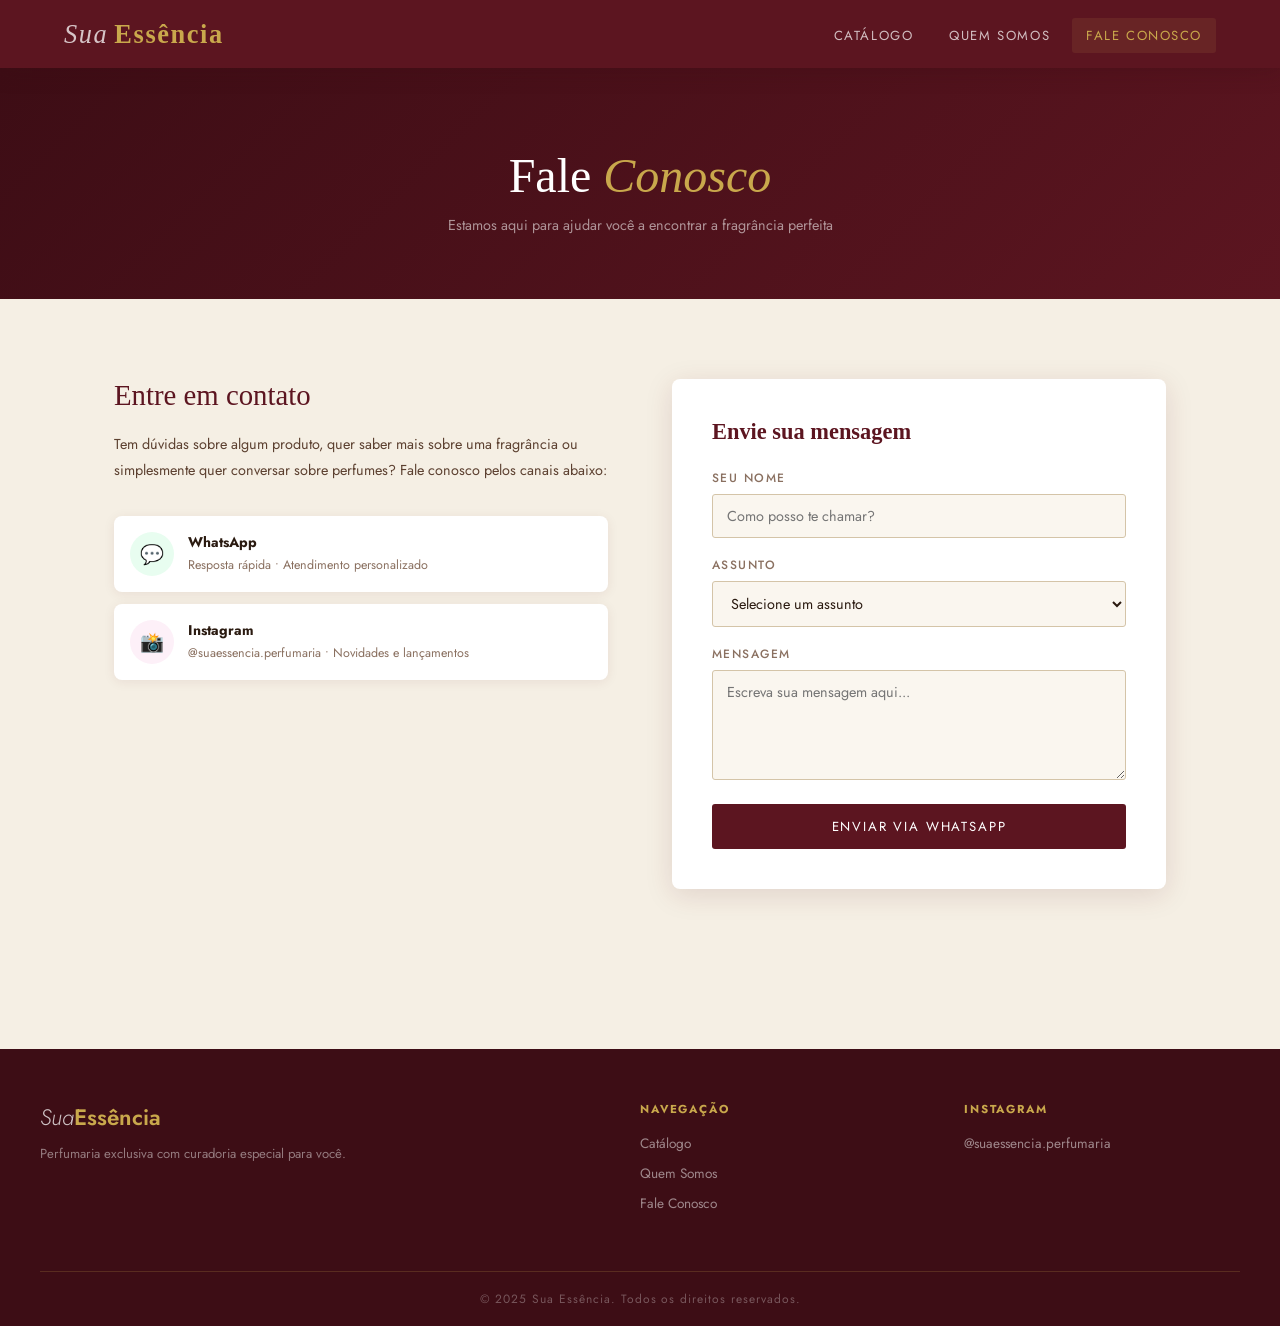
==== frontend/pages/contato.html @ 35467902 "Projeto Sua Essência - versão final" ====
<!DOCTYPE html>
<html lang="pt-br">
<head>
  <meta charset="UTF-8">
  <meta name="viewport" content="width=device-width, initial-scale=1.0">
  <title>Fale Conosco — Sua Essência</title>
  <link href="https://fonts.googleapis.com/css2?family=Cormorant+Garamond:ital,wght@0,300;0,400;0,600;1,300;1,400&family=Jost:wght@300;400;500;600&display=swap" rel="stylesheet">
  <link rel="stylesheet" href="../css/global.css">
  <style>
    .page-hero { background: linear-gradient(135deg, var(--vinho-dark), var(--vinho)); padding: 80px 24px 64px; text-align: center; }
    .page-hero h1 { font-family: var(--font-display); font-size: clamp(2rem, 4vw, 3rem); font-weight: 300; color: var(--branco); }
    .page-hero h1 em { color: var(--dourado); font-style: italic; }
    .page-hero p { color: rgba(255,255,255,.55); margin-top: 12px; font-size: .9rem; }

    .contato-section { padding: 80px 24px; max-width: 1100px; margin: 0 auto; }
    .contato-grid { display: grid; grid-template-columns: 1fr 1fr; gap: 64px; align-items: start; }

    /* Info */
    .contato-info h2 { font-family: var(--font-display); font-size: 1.8rem; font-weight: 400; color: var(--vinho); margin-bottom: 20px; }
    .contato-info p { font-size: .9rem; color: var(--texto-md); line-height: 1.8; margin-bottom: 32px; }
    .canal {
      display: flex; align-items: center; gap: 14px;
      padding: 16px; background: var(--branco);
      border-radius: var(--radius-lg); margin-bottom: 12px;
      box-shadow: var(--shadow-sm); text-decoration: none;
      transition: var(--trans); color: var(--texto);
    }
    .canal:hover { transform: translateX(4px); box-shadow: var(--shadow-md); }
    .canal-icon {
      width: 44px; height: 44px; border-radius: 50%;
      display: flex; align-items: center; justify-content: center;
      font-size: 1.2rem; flex-shrink: 0;
    }
    .canal-icon.whats { background: #e8fdf0; }
    .canal-icon.insta { background: #fdf0f8; }
    .canal-text strong { display: block; font-size: .88rem; color: var(--texto); }
    .canal-text span { font-size: .78rem; color: var(--texto-lt); }

    /* Formulário */
    .contato-form-card {
      background: var(--branco);
      border-radius: var(--radius-lg);
      padding: 40px; box-shadow: var(--shadow-md);
    }
    .contato-form-card h3 { font-family: var(--font-display); font-size: 1.4rem; color: var(--vinho); margin-bottom: 24px; }
    .form-group { margin-bottom: 18px; }
    .form-group label {
      display: block; font-size: .75rem; letter-spacing: .12em;
      text-transform: uppercase; color: var(--texto-lt);
      margin-bottom: 7px; font-weight: 500;
    }
    .form-group input, .form-group textarea, .form-group select {
      width: 100%; padding: 11px 14px;
      border: 1.5px solid var(--bege-dark);
      border-radius: var(--radius); background: var(--areia-lt);
      font-family: var(--font-body); font-size: .9rem;
      color: var(--texto); outline: none; transition: var(--trans);
    }
    .form-group input:focus, .form-group textarea:focus, .form-group select:focus {
      border-color: var(--dourado); background: var(--branco);
      box-shadow: 0 0 0 3px rgba(201,168,76,.1);
    }
    .form-group textarea { resize: vertical; min-height: 110px; }
    .btn-enviar {
      width: 100%; padding: 13px;
      background: var(--vinho); color: var(--branco);
      border: none; border-radius: var(--radius);
      font-family: var(--font-body); font-size: .82rem;
      letter-spacing: .14em; text-transform: uppercase;
      cursor: pointer; transition: var(--trans);
    }
    .btn-enviar:hover { background: var(--vinho-lt); }
    .form-success {
      display: none; text-align: center; padding: 20px;
      color: #27ae60; font-size: .9rem;
    }

    @media(max-width:768px){ .contato-grid { grid-template-columns: 1fr; gap: 40px; } }
  </style>
</head>
<body>
  <nav class="navbar">
    <div class="nav-inner">
      <a href="../index.html" class="logo">
        <span class="logo-sua">Sua</span><span class="logo-essencia">Essência</span>
      </a>
      <button class="nav-toggle" id="navToggle"><span></span><span></span><span></span></button>
      <ul class="nav-links" id="navLinks">
        <li><a href="../index.html">Catálogo</a></li>
        <li><a href="quem-somos.html">Quem Somos</a></li>
        <li><a href="contato.html" class="active">Fale Conosco</a></li>
      </ul>
    </div>
  </nav>

  <div class="page-hero">
    <h1>Fale <em>Conosco</em></h1>
    <p>Estamos aqui para ajudar você a encontrar a fragrância perfeita</p>
  </div>

  <section class="contato-section">
    <div class="contato-grid">
      <div class="contato-info">
        <h2>Entre em contato</h2>
        <p>Tem dúvidas sobre algum produto, quer saber mais sobre uma fragrância ou simplesmente quer conversar sobre perfumes? Fale conosco pelos canais abaixo:</p>

        <a class="canal" href="https://wa.me/5516999999999" target="_blank">
          <div class="canal-icon whats">💬</div>
          <div class="canal-text">
            <strong>WhatsApp</strong>
            <span>Resposta rápida • Atendimento personalizado</span>
          </div>
        </a>
        <a class="canal" href="https://www.instagram.com/suaessencia.perfumaria" target="_blank">
          <div class="canal-icon insta">📸</div>
          <div class="canal-text">
            <strong>Instagram</strong>
            <span>@suaessencia.perfumaria • Novidades e lançamentos</span>
          </div>
        </a>
      </div>

      <div class="contato-form-card">
        <h3>Envie sua mensagem</h3>
        <form id="contatoForm">
          <div class="form-group">
            <label>Seu nome</label>
            <input type="text" placeholder="Como posso te chamar?" required>
          </div>
          <div class="form-group">
            <label>Assunto</label>
            <select>
              <option value="">Selecione um assunto</option>
              <option>Dúvida sobre produto</option>
              <option>Informações sobre entrega</option>
              <option>Sugestão</option>
              <option>Outro</option>
            </select>
          </div>
          <div class="form-group">
            <label>Mensagem</label>
            <textarea placeholder="Escreva sua mensagem aqui..." required></textarea>
          </div>
          <button type="submit" class="btn-enviar">Enviar via WhatsApp</button>
        </form>
        <div class="form-success" id="formSuccess">✅ Mensagem preparada! Abrindo WhatsApp...</div>
      </div>
    </div>
  </section>

  <footer class="footer">
    <div class="footer-inner">
      <div class="footer-logo">
        <span class="logo-sua">Sua</span><span class="logo-essencia">Essência</span>
        <p>Perfumaria exclusiva com curadoria especial para você.</p>
      </div>
      <div class="footer-links">
        <h4>Navegação</h4>
        <a href="../index.html">Catálogo</a>
        <a href="quem-somos.html">Quem Somos</a>
        <a href="contato.html">Fale Conosco</a>
      </div>
      <div class="footer-social">
        <h4>Instagram</h4>
        <a href="https://www.instagram.com/suaessencia.perfumaria" target="_blank">@suaessencia.perfumaria</a>
      </div>
    </div>
    <div class="footer-bottom"><p>© 2025 Sua Essência. Todos os direitos reservados.</p></div>
  </footer>

  <script src="../js/nav.js"></script>
  <script>
    document.getElementById('contatoForm').addEventListener('submit', function(e) {
      e.preventDefault();
      const nome = this.querySelector('input[type=text]').value;
      const assunto = this.querySelector('select').value;
      const msg = this.querySelector('textarea').value;
      const texto = `Olá! Meu nome é *${nome}*.\n*Assunto:* ${assunto || 'Contato geral'}\n\n${msg}`;
      document.getElementById('formSuccess').style.display = 'block';
      setTimeout(() => window.open(`https://wa.me/5516999999999?text=${encodeURIComponent(texto)}`, '_blank'), 800);
    });
  </script>
</body>
</html>
---- frontend/css/global.css ----
/* =============================================
   GLOBAL.CSS — Sua Essência Design System
   Paleta: Vinho, Dourado, Areia, Bege, Bronze
   ============================================= */

:root {
  /* Cores principais */
  --vinho:       #5c1520;
  --vinho-lt:    #7a2030;
  --vinho-dark:  #3d0d15;
  --dourado:     #c9a84c;
  --dourado-lt:  #dbbf6e;
  --dourado-pale:#f0e4c0;
  --bronze:      #9a6b3a;
  --areia:       #f5efe4;
  --areia-lt:    #faf6ef;
  --bege:        #e8dcc8;
  --bege-dark:   #d4c4a8;
  --texto:       #2a1a10;
  --texto-md:    #5c4030;
  --texto-lt:    #8a7060;
  --branco:      #ffffff;

  /* Tipografia */
  --font-display: 'Playfair Display', serif;
  --font-body:    'Jost', sans-serif;

  /* Espaçamentos */
  --nav-h: 68px;
  --radius: 3px;
  --radius-lg: 8px;

  /* Sombras */
  --shadow-sm: 0 2px 12px rgba(92,21,32,.08);
  --shadow-md: 0 6px 28px rgba(92,21,32,.13);
  --shadow-lg: 0 16px 48px rgba(92,21,32,.18);

  /* Transições */
  --trans: all .28s cubic-bezier(.4,0,.2,1);
}

*, *::before, *::after { box-sizing: border-box; margin: 0; padding: 0; }

html { scroll-behavior: smooth; }

body {
  font-family: var(--font-body);
  background: var(--areia);
  color: var(--texto);
  min-height: 100vh;
  -webkit-font-smoothing: antialiased;
}

/* ── NAVBAR ── */
.navbar {
  position: sticky; top: 0; z-index: 200;
  height: var(--nav-h);
  background: var(--vinho);
  box-shadow: 0 2px 20px rgba(61,13,21,.35);
}
.nav-inner {
  max-width: 1200px; margin: 0 auto;
  height: 100%; padding: 0 24px;
  display: flex; align-items: center; justify-content: space-between;
}
.logo {
  text-decoration: none;
  font-family: var(--font-display);
  font-size: 1.65rem; letter-spacing: .06em;
  display: flex; gap: 6px; align-items: baseline;
}
.logo-sua       { color: rgba(255,255,255,.75); font-weight: 300; font-style: italic; }
.logo-essencia  { color: var(--dourado); font-weight: 600; }


.nav-links {
  list-style: none;
  display: flex; gap: 8px; align-items: center;
}
.nav-links a {
  text-decoration: none;
  color: rgba(255,255,255,.72);
  font-size: .82rem; letter-spacing: .12em;
  text-transform: uppercase; font-weight: 400;
  padding: 8px 14px; border-radius: var(--radius);
  transition: var(--trans);
}
.nav-links a:hover, .nav-links a.active {
  color: var(--dourado);
  background: rgba(201,168,76,.1);
}

/* Hamburger mobile */
.nav-toggle {
  display: none; flex-direction: column; gap: 5px;
  background: none; border: none; cursor: pointer; padding: 4px;
}
.nav-toggle span {
  display: block; width: 24px; height: 2px;
  background: var(--dourado); border-radius: 2px;
  transition: var(--trans);
}

/* ── FOOTER ── */
.footer {
  background: var(--vinho-dark);
  padding: 52px 24px 0;
  margin-top: 80px;
}
.footer-inner {
  max-width: 1200px; margin: 0 auto;
  display: grid; grid-template-columns: 2fr 1fr 1fr;
  gap: 48px; padding-bottom: 48px;
  border-bottom: 1px solid rgba(201,168,76,.2);
}
.footer-logo .logo-sua   { font-size: 1.4rem; }
.footer-logo .logo-essencia { font-size: 1.4rem; }
.footer-logo p {
  margin-top: 10px; font-size: .82rem;
  color: rgba(255,255,255,.45); line-height: 1.7;
}
.footer-links h4, .footer-social h4 {
  color: var(--dourado); font-size: .72rem;
  letter-spacing: .16em; text-transform: uppercase;
  margin-bottom: 16px; font-family: var(--font-body);
}
.footer-links a, .footer-social a {
  display: block; text-decoration: none;
  color: rgba(255,255,255,.5); font-size: .85rem;
  margin-bottom: 10px; transition: var(--trans);
  display: flex; align-items: center; gap: 8px;
}
.footer-links a:hover, .footer-social a:hover { color: var(--dourado-lt); }
.footer-bottom {
  max-width: 1200px; margin: 0 auto;
  padding: 18px 0; text-align: center;
  color: rgba(255,255,255,.3); font-size: .75rem;
  letter-spacing: .08em;
}

/* ── BOTÕES GLOBAIS ── */
.btn-primary {
  display: inline-flex; align-items: center; gap: 8px;
  padding: 12px 28px;
  background: var(--vinho);
  color: var(--branco);
  border: none; border-radius: var(--radius);
  font-family: var(--font-body); font-size: .82rem;
  letter-spacing: .14em; text-transform: uppercase;
  cursor: pointer; text-decoration: none;
  transition: var(--trans);
}
.btn-primary:hover { background: var(--vinho-lt); transform: translateY(-1px); box-shadow: var(--shadow-md); }

.btn-ghost {
  display: inline-flex; align-items: center; gap: 8px;
  padding: 10px 22px;
  background: transparent;
  color: var(--vinho);
  border: 1.5px solid var(--vinho);
  border-radius: var(--radius);
  font-family: var(--font-body); font-size: .82rem;
  letter-spacing: .14em; text-transform: uppercase;
  cursor: pointer; text-decoration: none;
  transition: var(--trans);
}
.btn-ghost:hover { background: var(--vinho); color: var(--branco); }

/* ── UTILITÁRIOS ── */
.container {
  max-width: 1200px; margin: 0 auto; padding: 0 24px;
}
.section-title {
  font-family: var(--font-display);
  font-size: clamp(1.6rem, 3vw, 2.2rem);
  font-weight: 400; color: var(--vinho);
  letter-spacing: .04em;
}
.section-sub {
  font-size: .8rem; letter-spacing: .16em;
  text-transform: uppercase; color: var(--texto-lt);
  margin-top: 6px;
}

/* ── RESPONSIVO NAVBAR ── */
@media (max-width: 768px) {
  .nav-toggle { display: flex; }
  .nav-links {
    display: none; flex-direction: column;
    position: absolute; top: var(--nav-h); left: 0; right: 0;
    background: var(--vinho-dark);
    padding: 16px; gap: 4px;
  }
  .nav-links.open { display: flex; }
  .nav-links a { padding: 12px 16px; }
  .footer-inner { grid-template-columns: 1fr; gap: 32px; }
}
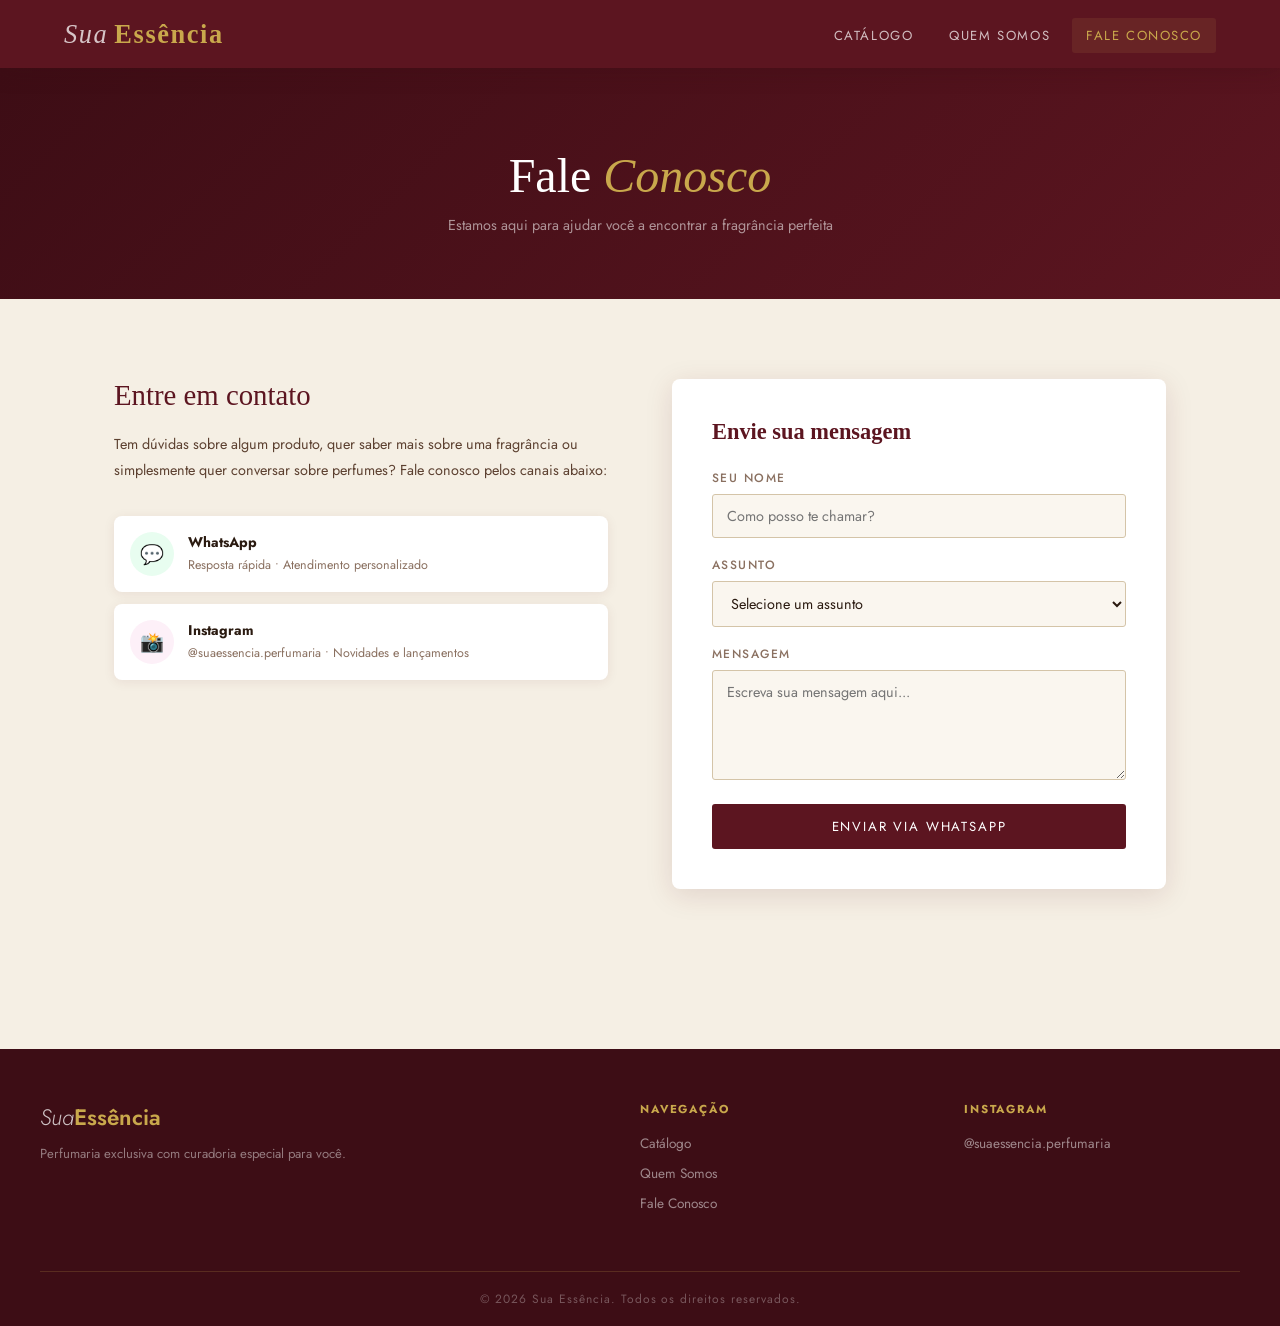
==== commit f86666fe: "Remove produtos de exemplo e corrige WhatsApp" ====
--- a/frontend/pages/contato.html
+++ b/frontend/pages/contato.html
@@ -104,7 +104,7 @@
         <h2>Entre em contato</h2>
         <p>Tem dúvidas sobre algum produto, quer saber mais sobre uma fragrância ou simplesmente quer conversar sobre perfumes? Fale conosco pelos canais abaixo:</p>
 
-        <a class="canal" href="https://wa.me/5516999999999" target="_blank">
+        <a class="canal" href="https://wa.me/5516981840032" target="_blank">
           <div class="canal-icon whats">💬</div>
           <div class="canal-text">
             <strong>WhatsApp</strong>
@@ -165,7 +165,7 @@
         <a href="https://www.instagram.com/suaessencia.perfumaria" target="_blank">@suaessencia.perfumaria</a>
       </div>
     </div>
-    <div class="footer-bottom"><p>© 2025 Sua Essência. Todos os direitos reservados.</p></div>
+    <div class="footer-bottom"><p>© 2026 Sua Essência. Todos os direitos reservados.</p></div>
   </footer>
 
   <script src="../js/nav.js"></script>
@@ -177,7 +177,7 @@
       const msg = this.querySelector('textarea').value;
       const texto = `Olá! Meu nome é *${nome}*.\n*Assunto:* ${assunto || 'Contato geral'}\n\n${msg}`;
       document.getElementById('formSuccess').style.display = 'block';
-      setTimeout(() => window.open(`https://wa.me/5516999999999?text=${encodeURIComponent(texto)}`, '_blank'), 800);
+      setTimeout(() => window.open(`https://wa.me/5516981840032?text=${encodeURIComponent(texto)}`, '_blank'), 800);
     });
   </script>
 </body>
